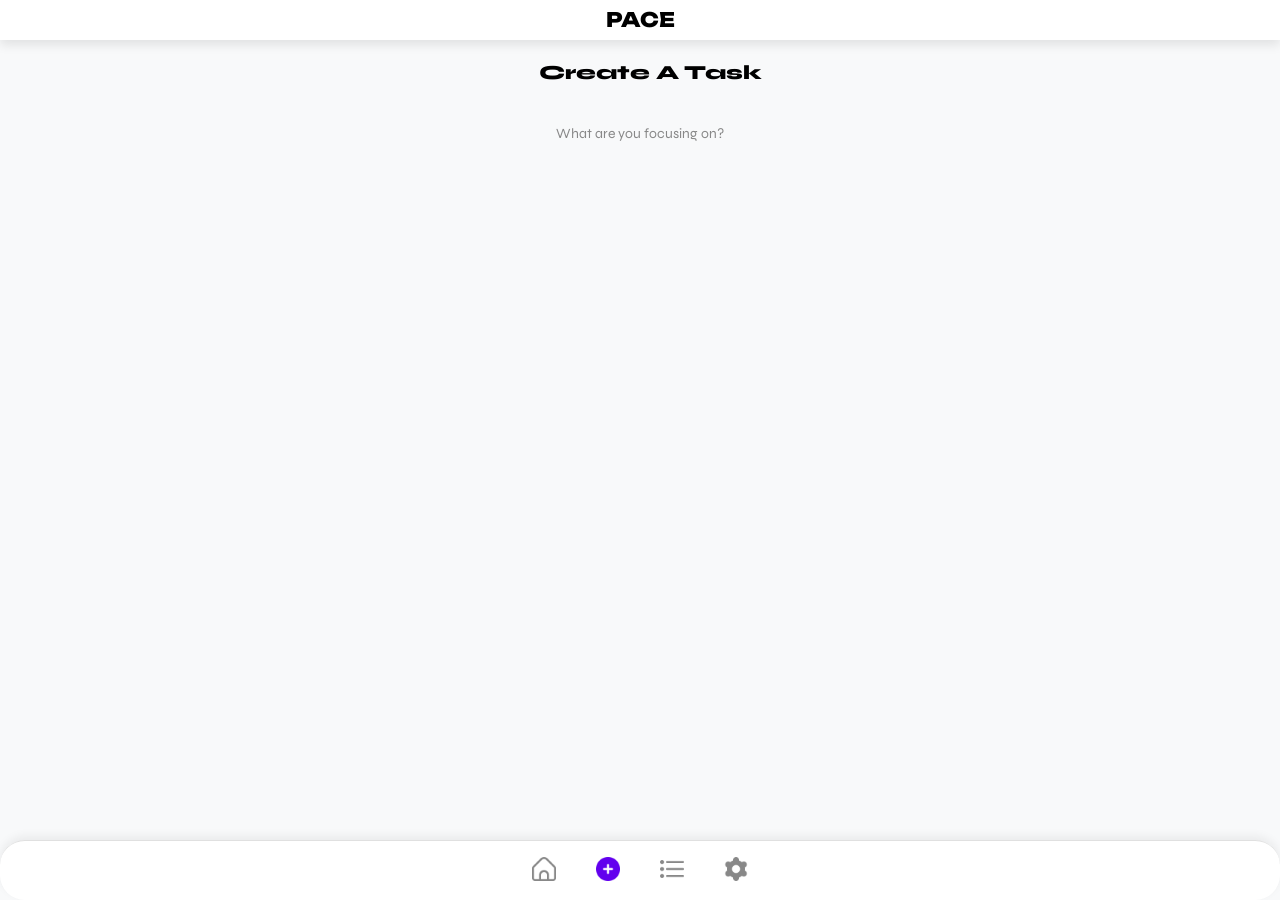
==== newtask.html @ 929e8f1e "updated homepage" ====
<!DOCTYPE html>
<html lang="en">
<head>
    <meta charset="UTF-8">
    <meta name="viewport" content="width=device-width, initial-scale=1.0">
    <link rel="stylesheet" href="newtask.css">
    <link rel="icon" type="image/x-icon" href="Images/favicon.ico">
    <title>Create a task</title>
</head>
<body>
    <div class="header">
        <h1 class="header_title">PACE</h1>
    </div>

    <h1 class="body_title">Create A Task</h1>
    <p class="body_inputTitle">What are you focusing on?</p>

    <div class="footer">
        <a href="index.html"><img src="Images/Home Inactive.png" class="footer_home"></a>
        <a href="newtask.html"><img src="Images/Add Active.png" class="footer_add"></a>
        <a href="taskpage.html"><img src="Images/List Inactive.png"></a>
        <a href="settings.html"><img src="Images/Settings Inactive.png" class="footer_settings"></a>
    </div>
</body>
</html>
---- newtask.css ----
@font-face {
    font-family: Syne;
    src: url(Fonts/Syne/Syne-VariableFont_wght.ttf);
}

@font-face {
    font-family: Unbounded;
    src: url(Fonts/Unbounded/Unbounded-VariableFont_wght.ttf);
}

body{
    margin: 0;
    padding: 0;
    background-color: #F8F9FA;
}

.header {
    position: fixed;
    top: 0;
    left: 0;
    width: 100%;
    height: 40px;
    background-color: white;
    display: flex;
    align-items: center;
    justify-content: center;
    box-shadow: 0px 5px 10px rgba(0, 0, 0, 0.096);
}

.header_logo {
    position: absolute;
    left: 16px;
    height: 24px;
    width: auto;
    border-radius: 5px;
}

.header_title {
    font-family: Unbounded;
    font-weight: 800;
    font-size: 20px;
    margin: 0;
    line-height: 1;
}

.body_title{
    font-size: 20px;
    font-family: syne;
    font-weight: 800;
    text-align: center;
    margin-top: 60px;
    margin-left: 21px;
    margin-bottom: 0;
}

.body_inputTitle{
    margin: 0;
    margin-top: 40px;
    font-family: Syne;
    font-size: 14px;
    color: #888;
    text-align: center;
}

.footer {
    position: fixed;
    bottom: 0;
    left: 50%;
    transform: translate(-50%);
    width: 100%;
    height: 60px;
    background-color: white;
    border-top: 1px solid #e0e0e0;
    box-shadow: 0px -4px 10px rgba(0, 0, 0, 0.06);
    border-radius: 25px;
    display: flex;
    align-items: center;
    justify-content: center;
    gap: 40px;
    padding: 0 20px;
    box-sizing: border-box;
}

.footer img{
    height: 24px;
    width: auto;
    aspect-ratio: 1/1;
    cursor: pointer;
}
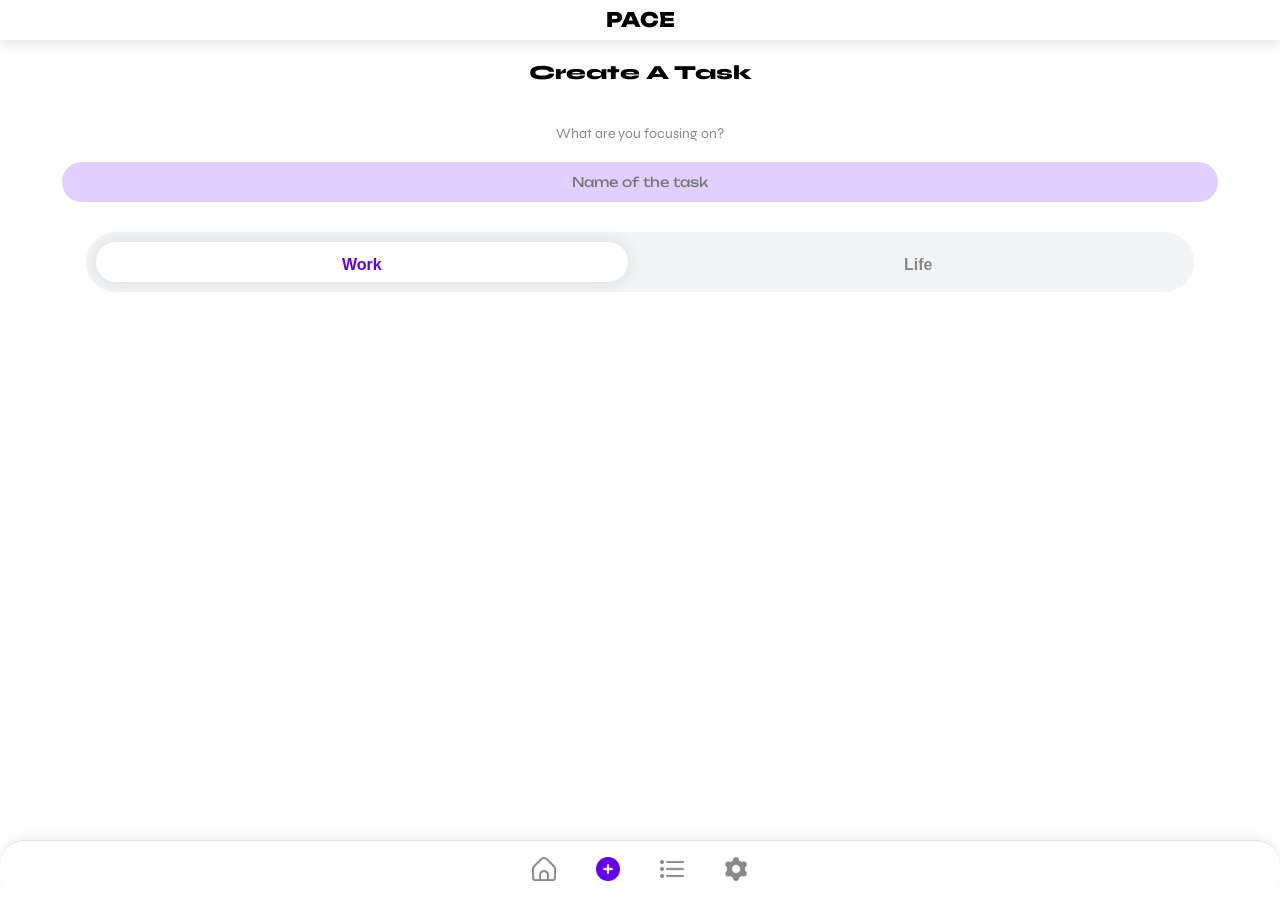
==== commit b6f41ae5: "selector bar" ====
--- a/newtask.html
+++ b/newtask.html
@@ -15,11 +15,22 @@
     <h1 class="body_title">Create A Task</h1>
     <p class="body_inputTitle">What are you focusing on?</p>
 
-    <div class="footer">
+    <div class="task_details">
+        <input placeholder="Name of the task" class="task_name">
+        <br>
+        <div class="selectors">
+               <input type="radio" name="category" id="work" value="work" checked>
+               <label for="work" class="selector_label">Work</label>
+               
+               <input type="radio" name="category" id="life" value="life">
+               <label for="life" class="selector_label">Life</label>
+        </div>
+    </div>    
+
+<div class="footer">
         <a href="index.html"><img src="Images/Home Inactive.png" class="footer_home"></a>
         <a href="newtask.html"><img src="Images/Add Active.png" class="footer_add"></a>
         <a href="taskpage.html"><img src="Images/List Inactive.png"></a>
         <a href="settings.html"><img src="Images/Settings Inactive.png" class="footer_settings"></a>
     </div>
 </body>
-</html>
--- a/newtask.css
+++ b/newtask.css
@@ -11,7 +11,7 @@
 body{
     margin: 0;
     padding: 0;
-    background-color: #F8F9FA;
+    background-color: #F8F9FA[];
 }
 
 .header {
@@ -49,7 +49,6 @@
     font-weight: 800;
     text-align: center;
     margin-top: 60px;
-    margin-left: 21px;
     margin-bottom: 0;
 }
 
@@ -60,6 +59,25 @@
     font-size: 14px;
     color: #888;
     text-align: center;
+}
+
+.task_details{
+    display: flex;
+    flex-direction: column;
+    align-items: center;
+    gap: 6px;
+}
+
+.task_name{
+    font-family: Unbounded;
+    width: 90%;
+    text-align: center;
+    margin-top: 20px;
+    border: none;
+    background-color: #e1d0ff;
+    color: rgb(37, 37, 37);
+    border-radius: 25px;
+    height: 38px;
 }
 
 .footer {
@@ -87,3 +105,41 @@
     aspect-ratio: 1/1;
     cursor: pointer;
 }
+
+.selectors{
+    justify-content: center;
+    align-items: center;
+    display: flex;
+    gap: 25px;
+    flex-direction: row;
+    padding: 10px;
+    height: 40px;
+    width: 85%;
+    background-color: #F2F4F5;
+    border-radius: 50px;
+}
+
+.selector_label {
+    display: inline-flex;
+    align-items: center;
+    justify-content: center;
+    height: 15px;
+    width: 100%;
+    padding: 10px;
+    font-family: sans-serif;
+    font-weight: 600;
+    border-radius: 50px;
+    padding: 10px;
+    padding-top: 15px;
+    color: #888;
+}
+
+.selectors input:checked + .selector_label{
+    background-color: white;
+    box-shadow: 0px 0px 18px rgba(0, 0, 0, 0.11);
+    color: #6200EE;
+}
+
+.selectors input{
+    display: none;
+}
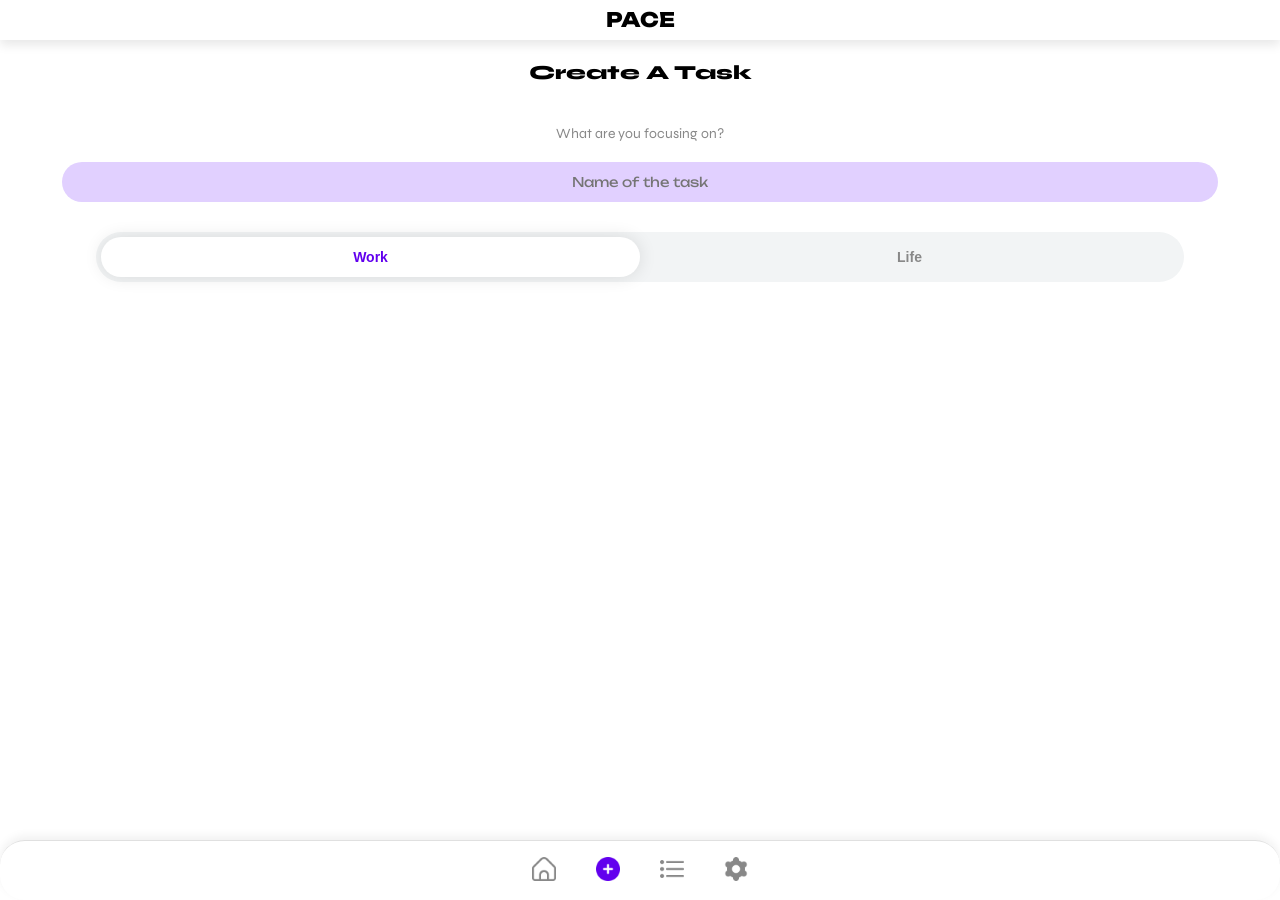
==== commit 96eb8fd0: "new commit" ====
--- a/newtask.html
+++ b/newtask.html
@@ -24,6 +24,8 @@
                
                <input type="radio" name="category" id="life" value="life">
                <label for="life" class="selector_label">Life</label>
+
+               <div class="slider"></div>
         </div>
     </div>    
 
@@ -32,5 +34,18 @@
         <a href="newtask.html"><img src="Images/Add Active.png" class="footer_add"></a>
         <a href="taskpage.html"><img src="Images/List Inactive.png"></a>
         <a href="settings.html"><img src="Images/Settings Inactive.png" class="footer_settings"></a>
-    </div>
+</div>
+
+<script>
+    const inputs = document.querySelectorAll('.selectors input');
+    const slider = document.querySelector('.slider');
+    inputs.forEach(input => {
+        input.addEventListener('change', () => {
+            slider.style.transform = input.value === 'life'
+                ? 'translateX(calc(100% + 0px))'
+                : 'translateX(0)';
+        });
+    });
+</script>
+
 </body>
--- a/newtask.css
+++ b/newtask.css
@@ -106,40 +106,49 @@
     cursor: pointer;
 }
 
-.selectors{
-    justify-content: center;
+.selectors {
+    position: relative;
+    display: flex;
     align-items: center;
-    display: flex;
-    gap: 25px;
-    flex-direction: row;
-    padding: 10px;
-    height: 40px;
+    height: 50px;
     width: 85%;
     background-color: #F2F4F5;
     border-radius: 50px;
+    padding: 5px;
+    box-sizing: border-box;
 }
 
+.selectors input { display: none; }
+
 .selector_label {
-    display: inline-flex;
+    position: relative;
+    z-index: 1;
+    flex: 1;
+    display: flex;
     align-items: center;
     justify-content: center;
-    height: 15px;
-    width: 100%;
-    padding: 10px;
+    height: 100%;
     font-family: sans-serif;
     font-weight: 600;
+    font-size: 14px;
     border-radius: 50px;
-    padding: 10px;
-    padding-top: 15px;
     color: #888;
+    cursor: pointer;
+    transition: color 0.3s ease;
+    user-select: none;
 }
 
-.selectors input:checked + .selector_label{
-    background-color: white;
+.selectors input:checked + .selector_label { color: #6200EE; }
+
+.slider {
+    position: absolute;
+    top: 5px;
+    left: 5px;
+    width: calc(50% - 5px);
+    height: calc(100% - 10px);
+    background: white;
+    border-radius: 50px;
     box-shadow: 0px 0px 18px rgba(0, 0, 0, 0.11);
-    color: #6200EE;
-}
-
-.selectors input{
-    display: none;
-}
+    transition: transform 0.3s cubic-bezier(0.4, 0, 0.2, 1);
+    pointer-events: none;
+}
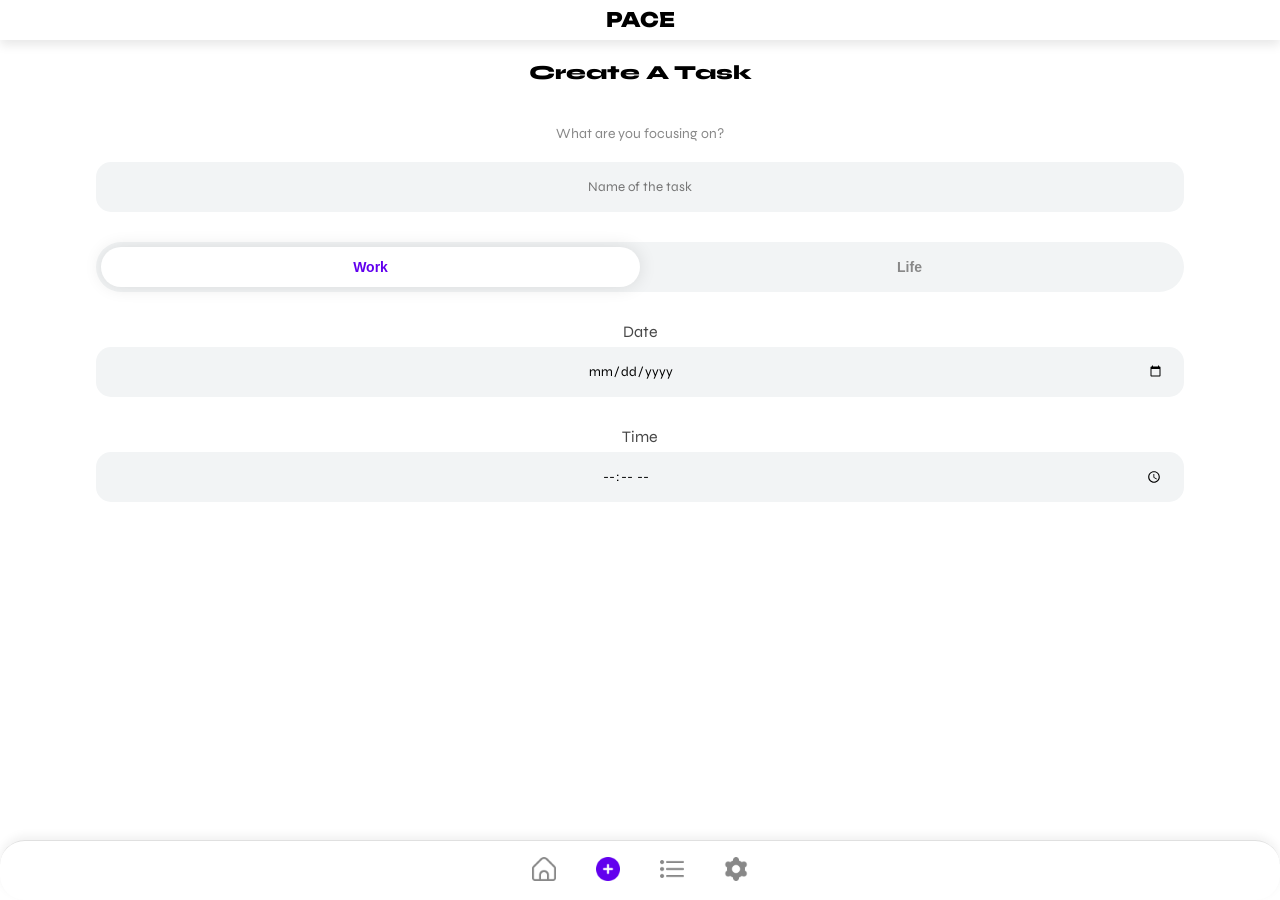
==== commit 5d2a5508: "new commit" ====
--- a/newtask.html
+++ b/newtask.html
@@ -27,6 +27,13 @@
 
                <div class="slider"></div>
         </div>
+
+        <br>
+        <span style="text-align: left; font-family: Syne; color: #474747;">Date</span>
+        <input type="date" class="due_date">
+        <br>
+        <span style="text-align: left; font-family: Syne; color: #474747;">Time</span>
+        <input type="time" class="time">
     </div>    
 
 <div class="footer">
--- a/newtask.css
+++ b/newtask.css
@@ -151,4 +151,16 @@
     box-shadow: 0px 0px 18px rgba(0, 0, 0, 0.11);
     transition: transform 0.3s cubic-bezier(0.4, 0, 0.2, 1);
     pointer-events: none;
+}
+
+.task_details input{
+    height: 50px;
+    width: 85%;
+    background-color: #F2F4F5;
+    border-radius: 15px;
+    border: none;
+    text-align: center;
+    padding: 20px;
+    box-sizing: border-box;
+    font-family: Syne;
 }
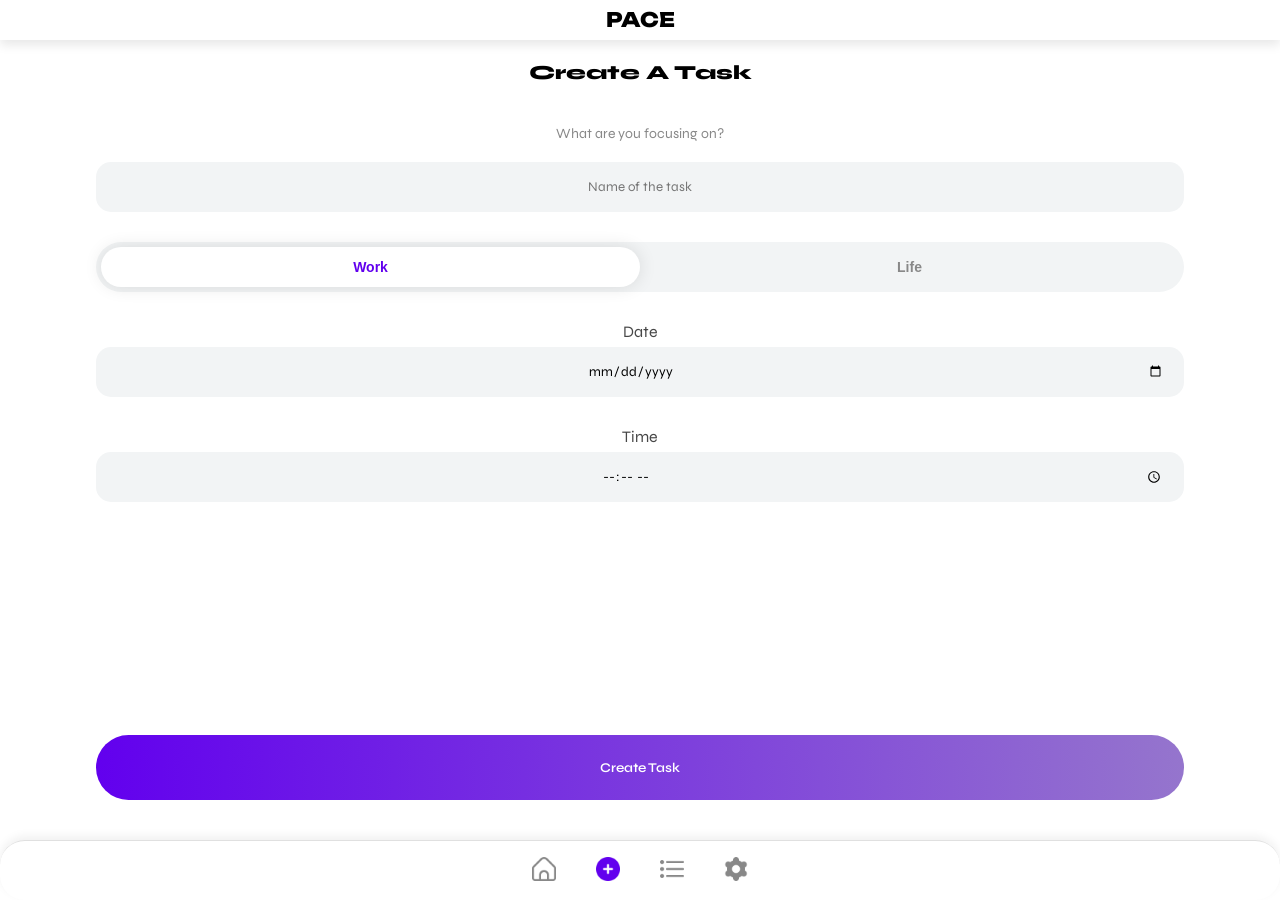
==== commit 8d68b30e: "new commit" ====
--- a/newtask.html
+++ b/newtask.html
@@ -30,11 +30,13 @@
 
         <br>
         <span style="text-align: left; font-family: Syne; color: #474747;">Date</span>
-        <input type="date" class="due_date">
+        <input type="date" class="due_date" placeholder="Due Date">
         <br>
         <span style="text-align: left; font-family: Syne; color: #474747;">Time</span>
-        <input type="time" class="time">
-    </div>    
+        <input type="time" class="time" placeholder="Time">
+    </div>
+    
+    <a href="index.html"><button class="task_submit">Create Task</button></a>
 
 <div class="footer">
         <a href="index.html"><img src="Images/Home Inactive.png" class="footer_home"></a>
--- a/newtask.css
+++ b/newtask.css
@@ -163,4 +163,28 @@
     padding: 20px;
     box-sizing: border-box;
     font-family: Syne;
+}
+
+.task_submit{
+    position: absolute;
+    bottom: 100px;
+    left: 50%;
+    transform: translate(-50%);
+    height: 65px;
+    width: 85%;
+    background-image: linear-gradient(to right, #6200EE, #9575CD);
+    color: white;
+    font-weight: 600;
+    border-radius: 50px;
+    border: none;
+    text-align: center;
+    padding: 20px;
+    box-sizing: border-box;
+    font-family: Syne;
+    cursor: pointer;
+}
+
+.task_submit:active{
+    transition: 0.25s;
+    box-shadow: 0px 0px 6px #6300eec9;
 }
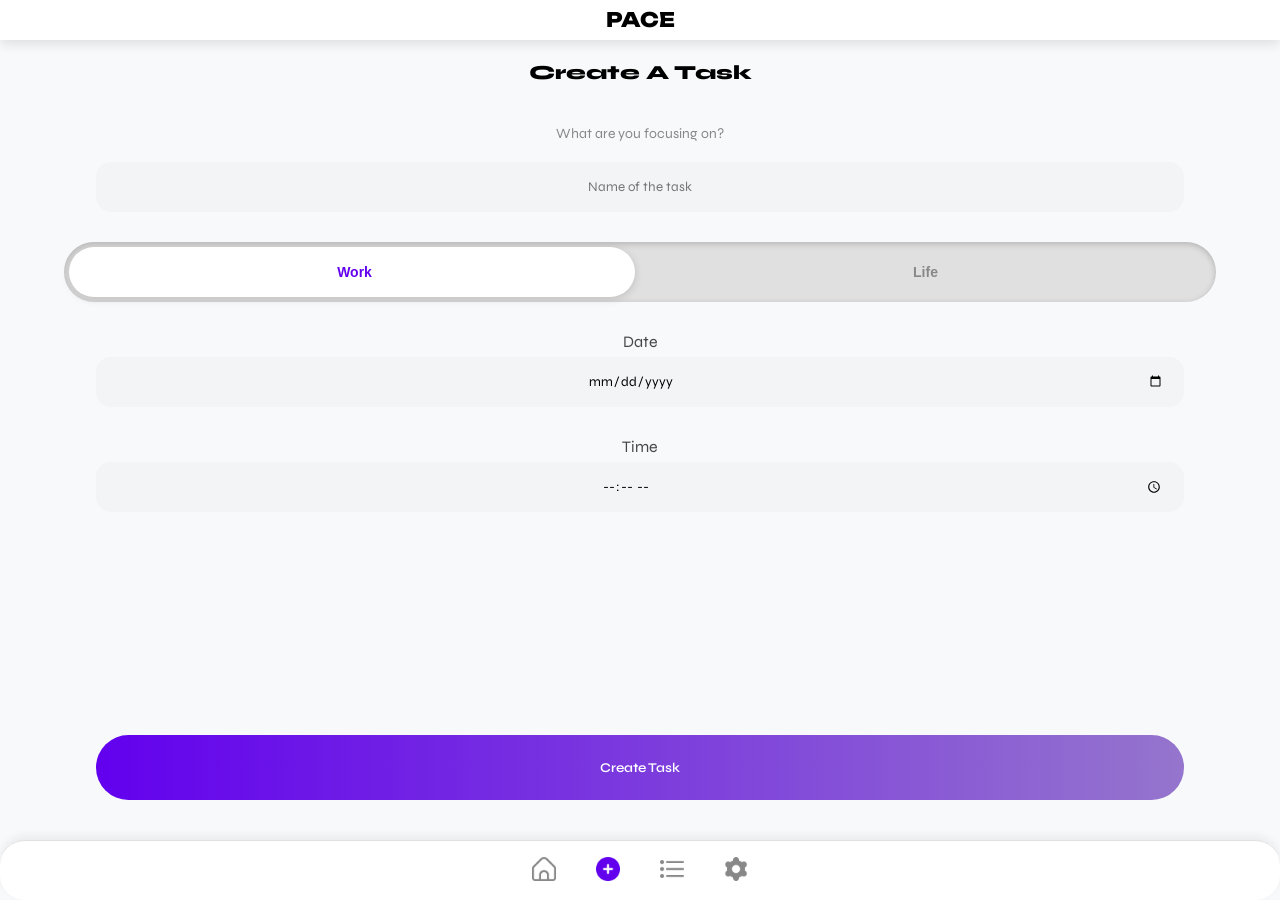
==== commit 9f68468e: "new commit" ====
--- a/newtask.html
+++ b/newtask.html
@@ -36,7 +36,7 @@
         <input type="time" class="time" placeholder="Time">
     </div>
     
-    <a href="index.html"><button class="task_submit">Create Task</button></a>
+    <a href="taskpage.html"><button class="task_submit">Create Task</button></a>
 
 <div class="footer">
         <a href="index.html"><img src="Images/Home Inactive.png" class="footer_home"></a>
@@ -51,7 +51,7 @@
     inputs.forEach(input => {
         input.addEventListener('change', () => {
             slider.style.transform = input.value === 'life'
-                ? 'translateX(calc(100% + 0px))'
+                ? 'translateX(calc(100% + 10px))'
                 : 'translateX(0)';
         });
     });
--- a/newtask.css
+++ b/newtask.css
@@ -11,7 +11,7 @@
 body{
     margin: 0;
     padding: 0;
-    background-color: #F8F9FA[];
+    background-color: #F8F9FA;
 }
 
 .header {
@@ -110,12 +110,13 @@
     position: relative;
     display: flex;
     align-items: center;
-    height: 50px;
-    width: 85%;
-    background-color: #F2F4F5;
+    height: 60px;
+    width: 90%;
+    background-color: #E0E0E0;
     border-radius: 50px;
     padding: 5px;
     box-sizing: border-box;
+    box-shadow: inset 0px 2px 6px rgba(0, 0, 0, 0.2);
 }
 
 .selectors input { display: none; }
@@ -144,11 +145,11 @@
     position: absolute;
     top: 5px;
     left: 5px;
-    width: calc(50% - 5px);
+    width: calc(50% - 10px);
     height: calc(100% - 10px);
     background: white;
     border-radius: 50px;
-    box-shadow: 0px 0px 18px rgba(0, 0, 0, 0.11);
+    box-shadow: 0px 2px 8px rgba(0, 0, 0, 0.15);  /* stronger shadow */
     transition: transform 0.3s cubic-bezier(0.4, 0, 0.2, 1);
     pointer-events: none;
 }
